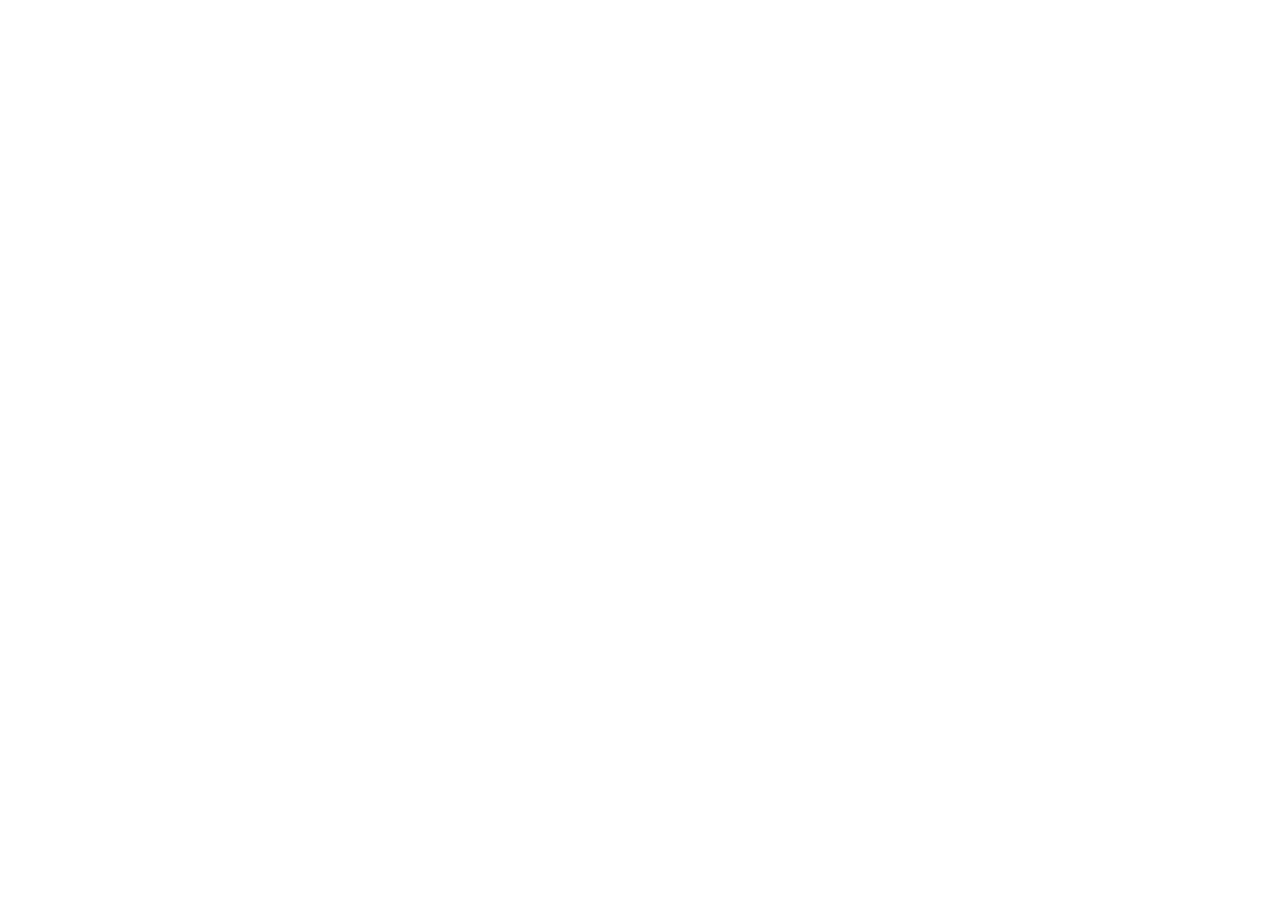
==== characters.html @ 69bb1336 "Add content to all website pages" ====
<!DOCTYPE html>
<html lang="en">
<head>
    <meta charset="UTF-8">
    <meta name="viewport" content="width=device-width, initial-scale=1.0">

    <title>Genshin Fan Website</title>

    <link rel="stylesheet" href="css/style.css">
    <link rel="stylesheet" href="css/responsive.css">
</head>

<body>

<header>
    <nav>
        
    </nav>
</header>

<main>

</main>

<footer>
    
</footer>

</body>
</html>
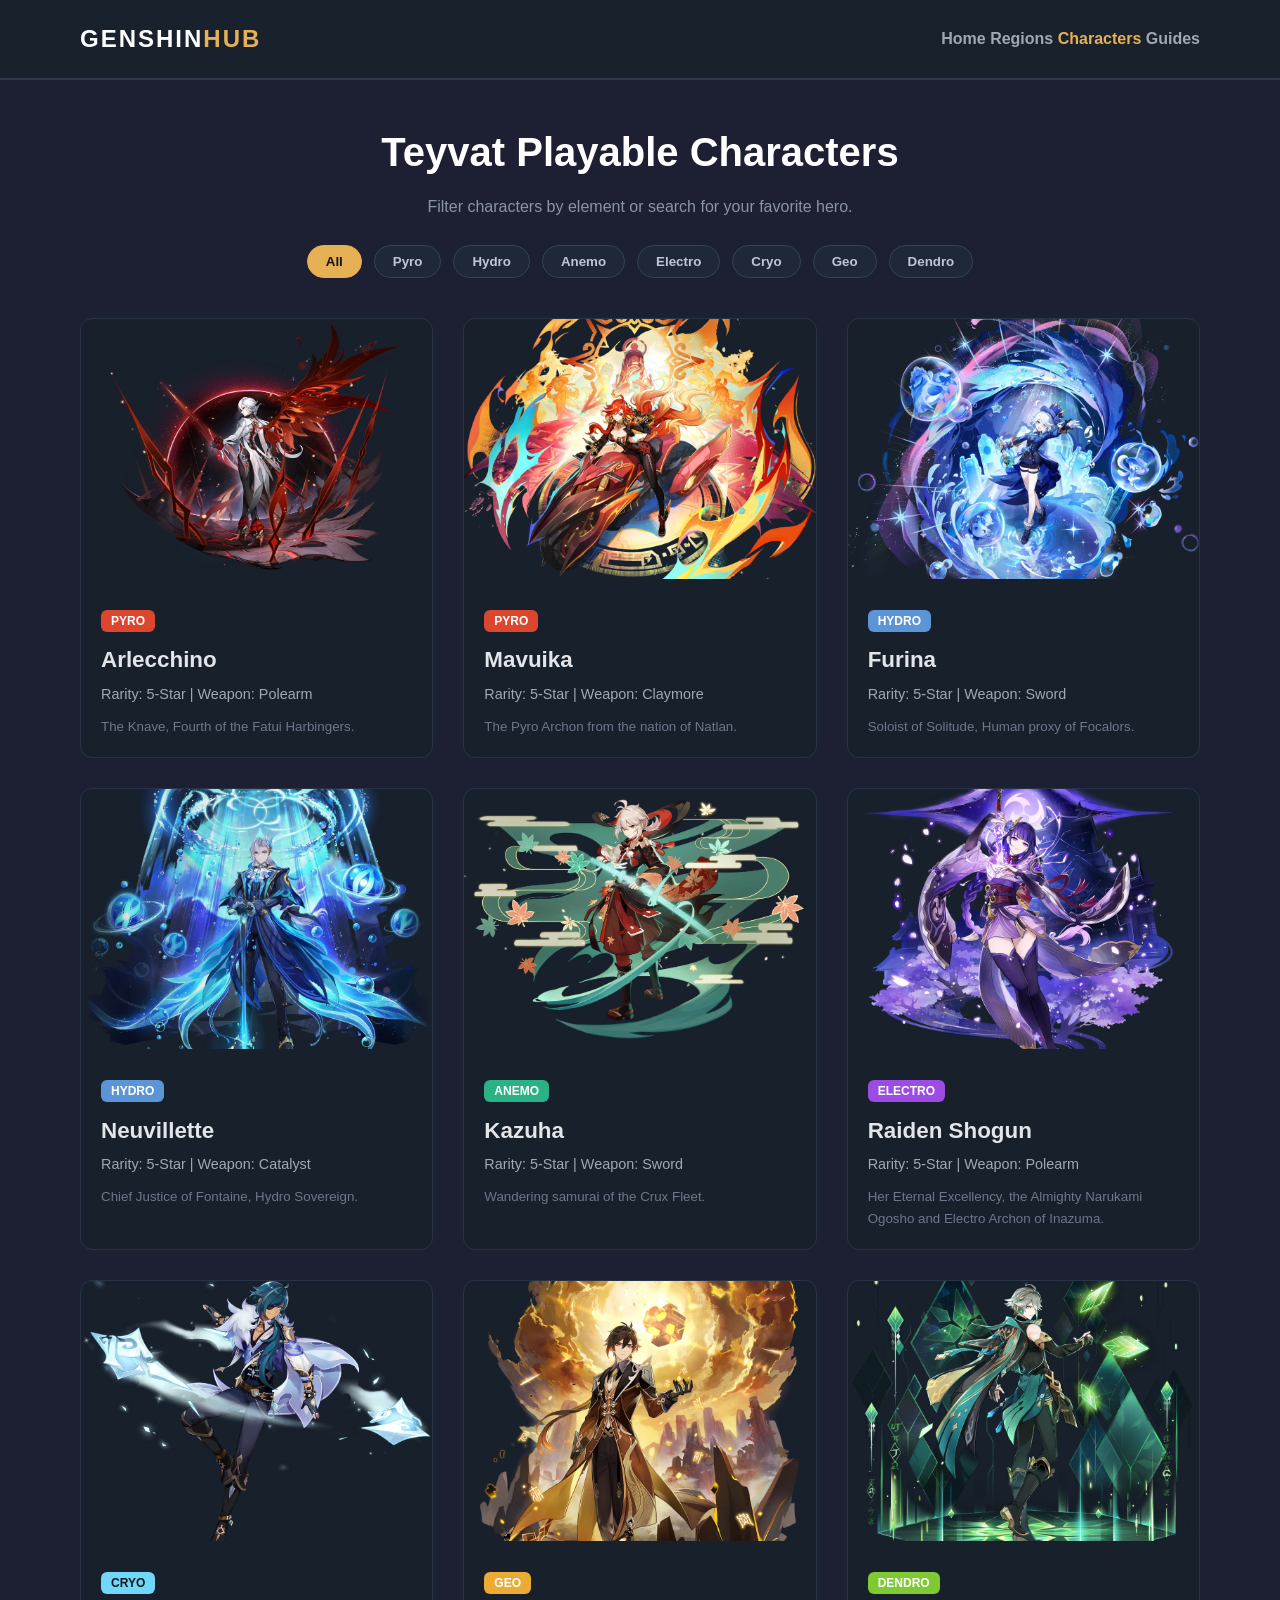
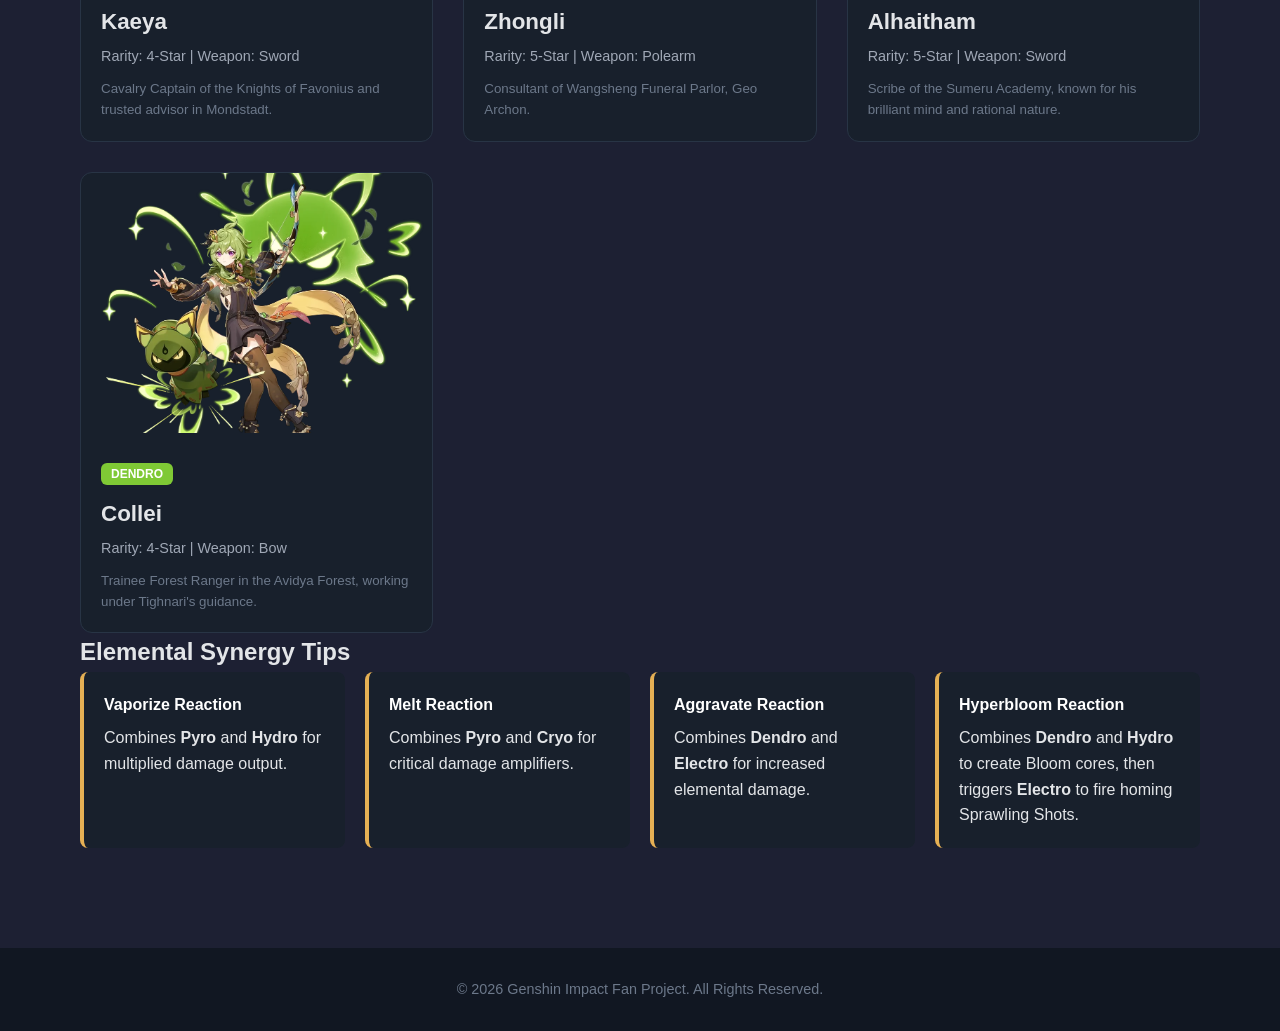
==== commit 9bc7a92a: "Add style.css and update character cards" ====
--- a/characters.html
+++ b/characters.html
@@ -12,18 +12,178 @@
 
 <body>
 
-<header>
-    <nav>
-        
+<header class="main-header">
+    <div class="logo">
+        <h2>GENSHIN<span>HUB</h2>
+    </div>
+    <nav class="nav-menu">
+        <a href="index.html">Home</a>
+        <a href="regions.html">Regions</a>
+        <a href="characters.html" class="active">Characters</a>
+        <a href="guides.html">Guides</a>
     </nav>
 </header>
 
 <main>
+    <!-- SECTION 1 -->
+    <section class="filter-section">
+        <h1>Teyvat Playable Characters</h1>
+        <p>Filter characters by element or search for your favorite hero.</p>
 
+        <div class="filter-bar">
+            <button class="filter-btn active">All</button>
+            <button class="filter-btn">Pyro</button>
+            <button class="filter-btn">Hydro</button>
+            <button class="filter-btn">Anemo</button>
+            <button class="filter-btn">Electro</button>
+            <button class="filter-btn">Cryo</button>
+            <button class="filter-btn">Geo</button>
+            <button class="filter-btn">Dendro</button>
+        </div>
+    </section>
+
+    <!-- SECTION 2 -->
+    <section class="character-display">
+        <div class="character-grid">
+
+            <!-- Card 1 -->
+            <article class="char-card">
+                <img src="images/Arlecchino.webp.webp" alt="Arlecchino">
+                <div class="char-info">
+                    <span class="badge pyro">Pyro</span>
+                    <h3>Arlecchino</h3>
+                    <p>Rarity: 5-Star | Weapon: Polearm</p>
+                    <small>The Knave, Fourth of the Fatui Harbingers.</small>
+                </div>
+            </article>
+
+            <!-- Card 2 -->
+            <article class="char-card">
+                <img src="images/Mavuika.webp.webp" alt="Mavuika">
+                <div class="char-info">
+                    <span class="badge pyro">Pyro</span>
+                    <h3>Mavuika</h3>
+                    <p>Rarity: 5-Star | Weapon: Claymore</p>
+                    <small>The Pyro Archon from the nation of Natlan.</small>
+                </div>
+            </article>
+
+            <!-- Card 3 -->
+            <article class="char-card">
+                <img src="images/Furina.webp.webp" alt="Furina">
+                <div class="char-info">
+                    <span class="badge hydro">Hydro</span>
+                    <h3>Furina</h3>
+                    <p>Rarity: 5-Star | Weapon: Sword</p>
+                    <small>Soloist of Solitude, Human proxy of Focalors.</small>
+                </div>
+            </article>
+
+            <!-- Card 4 -->
+            <article class="char-card">
+                <img src="images/Neuvillette.webp.webp" alt="Neuvillette">
+                <div class="char-info">
+                    <span class="badge hydro">Hydro</span>
+                    <h3>Neuvillette</h3>
+                    <p>Rarity: 5-Star | Weapon: Catalyst</p>
+                    <small>Chief Justice of Fontaine, Hydro Sovereign.</small>
+                </div>
+            </article>
+
+            <!-- Card 5 -->
+            <article class="char-card">
+                <img src="images/Kazuha.webp.webp" alt="Kazuha">
+                <div class="char-info">
+                    <span class="badge anemo">Anemo</span>
+                    <h3>Kazuha</h3>
+                    <p>Rarity: 5-Star | Weapon: Sword</p>
+                    <small>Wandering samurai of the Crux Fleet.</small>
+                </div>
+            </article>
+
+            <!-- Card 6 -->
+             <article class="char-card">
+                <img src="images/Raiden.webp.webp" alt="Raiden Shogun">
+                <div class="char-info">
+                    <span class="badge electro">Electro</span>
+                    <h3>Raiden Shogun</h3>
+                    <p>Rarity: 5-Star | Weapon: Polearm</p>
+                    <small>Her Eternal Excellency, the Almighty Narukami Ogosho and Electro Archon of Inazuma.</small>
+                </div>
+            </article>
+
+            <!-- Card 7 -->
+            <article class="char-card">
+                <img src="images/Kaeya.webp.webp" alt="Kaeya">
+                <div class="char-info">
+                    <span class="badge cryo">Cryo</span>
+                    <h3>Kaeya</h3>
+                    <p>Rarity: 4-Star | Weapon: Sword</p>
+                    <small>Cavalry Captain of the Knights of Favonius and trusted advisor in Mondstadt.</small>
+                </div>
+            </article>
+
+            <!-- Card 8 -->
+            <article class="char-card">
+                <img src="images/Zhongli.webp.webp" alt="Zhongli">
+                <div class="char-info">
+                    <span class="badge geo">Geo</span>
+                    <h3>Zhongli</h3>
+                    <p>Rarity: 5-Star | Weapon: Polearm</p>
+                    <small>Consultant of Wangsheng Funeral Parlor, Geo Archon.</small>
+                </div>
+            </article>
+
+            <!-- Card 9 -->
+            <article class="char-card">
+                <img src="images/Alhaitham.webp" alt="Alhaitham">
+                <div class="char-info">
+                    <span class="badge dendro">Dendro</span>
+                    <h3>Alhaitham</h3>
+                    <p>Rarity: 5-Star | Weapon: Sword</p>
+                    <small>Scribe of the Sumeru Academy, known for his brilliant mind and rational nature.</small>
+                </div>
+            </article>
+
+            <!-- Card 10 -->
+            <article class="char-card">
+                <img src="images/Collei.webp" alt="Collei">
+                <div class="char-info">
+                    <span class="badge dendro">Dendro</span>
+                    <h3>Collei</h3>
+                    <p>Rarity: 4-Star | Weapon: Bow</p>
+                    <small>Trainee Forest Ranger in the Avidya Forest, working under Tighnari's guidance.</small>
+                </div>
+            </article>
+        </div>
+    </section>
+
+    <!-- SECTION 3 -->
+    <section class="elemantal-resonance">
+        <h2>Elemental Synergy Tips</h2>
+        <div class="synergy-container">
+            <div class="synergy-box">
+                <h4>Vaporize Reaction</h4>
+                <p>Combines <strong>Pyro</strong> and <strong>Hydro</strong> for multiplied damage output.</p>
+            </div>
+            <div class="synergy-box">
+                <h4>Melt Reaction</h4>
+                <p>Combines <strong>Pyro</strong> and <strong>Cryo</strong> for critical damage amplifiers.</p>
+            </div>
+            <div class="synergy-box">
+                <h4>Aggravate Reaction</h4>
+                <p>Combines <strong>Dendro</strong> and <strong>Electro</strong> for increased elemental damage.</p>
+            </div>
+            <div class="synergy-box">
+                <h4>Hyperbloom Reaction</h4>
+                <p>Combines <strong>Dendro</strong> and <strong>Hydro</strong> to create Bloom cores, then triggers <strong>Electro</strong> to fire homing Sprawling Shots.</p>
+            </div>
+        </div>
+    </section>
 </main>
 
-<footer>
-    
+<footer class="main-footer">
+    <p>&copy; 2026 Genshin Impact Fan Project. All Rights Reserved.</p>
 </footer>
 
 </body>
--- a/css/style.css
+++ b/css/style.css
@@ -0,0 +1,207 @@
+*  {
+    margin: 0;
+    padding: 0;
+    box-sizing: border-box;
+}
+
+body {
+    font-family: 'Segoe UI', Helvetica, Arial, sans-serif;
+    background-color: #1d2033;
+    color: #e3e5e8;
+    line-height: 1.6;
+}
+
+a {
+    text-decoration: none;
+    color: inherit;
+}
+
+.main-header {
+    display: flex;
+    justify-content: space-between;
+    align-items: center;
+    padding: 20px 80px;
+    background-color: #18212c;
+    border-bottom: 2px solid #2d3848;
+}
+
+.logo h2 {
+    color: #fff;
+    letter-spacing: 2px;
+}
+
+.logo h2 span {
+    color: #e6b054;
+}
+
+.nav-menu {
+    margin-left: 25px;
+    font-weight: 600;
+    color: #a0a8b6;
+    transition: color 0.3s ease;
+}
+
+.nav-menu a:hover,
+.nav-menu a.active {
+    color: #e6b054;
+}
+
+main {
+    padding: 40px 80px;
+}
+
+.filter-section {
+    text-align: center;
+    margin-bottom: 40px;
+}
+
+.filter-section h1 {
+    font-size: 2.5rem;
+    margin-bottom: 10px;
+    color: #ffffff;
+}
+
+.filter-section p {
+    color: #8a94a6;
+    margin-bottom: 25px;
+}
+
+.filter-bar {
+    display: flex;
+    justify-content: center;
+    gap: 12px;
+    flex-wrap: wrap;
+}
+
+.filter-btn {
+    padding: 8px 18px;
+    background-color: #1e2836;
+    border: 1px solid #344256;
+    color: #c0c7d3;
+    border-radius: 20px;
+    cursor: pointer;
+    font-weight: 600;
+    transition: all 0.25s ease;
+}
+
+.filter-btn:hover,
+.filter-btn.active {
+    background-color: #e6b054;
+    color: #0f141d;
+    border-color: #e6b054;
+}
+
+.character-grid {
+    display: grid;
+    grid-template-columns: repeat(auto-fill, minmax(280px, 1fr));
+    gap: 30px;
+}
+
+.char-card {
+    background-color: #18202c;
+    border-radius: 12px;
+    overflow: hidden;
+    border: 1px solid #283445;
+    transition: transform 0.3s ease, box-shadow 0.3s ease;
+}
+
+.char-card:hover {
+    transform: translateY(-6);
+    box-shadow: 0 10px 20px #00000075;
+}
+
+.char-card img {
+    width: 100%;
+    height: 260px;
+    object-fit: cover;
+}
+
+.char-info {
+    padding: 20px;
+    position: relative;
+}
+
+.char-info h3 {
+    margin: 10px 0 5px;
+    font-size: 1.4rem;
+}
+
+.char-info p {
+    font-size: 0.9rem;
+    color: #a0a8b6;
+}
+
+.char-info small {
+    display: block;
+    margin-top: 10px;
+    color: #6c788a;
+}
+
+.badge {
+    padding: 4px 10px;
+    border-radius: 6px;
+    font-size: 0.75rem;
+    font-weight: bold;
+    text-transform: uppercase;
+}
+
+.badge.pyro {
+    background-color: #dc462f; color: #fff;
+}
+.badge.hydro {
+    background-color: #5c95d6; color: #fff;
+}
+.badge.anemo {
+    background-color: #2ab184; color: #fff;
+}
+.badge.geo {
+    background-color: #ecac34; color: #fff;
+}
+
+.badge.cryo {
+    background-color: #70d7f9; color: #101820;
+}
+.badge.dendro {
+    background-color: #7fc935; color: #fff;
+}
+.badge.electro {
+    background-color: #9c4ce2; color: #fff;
+}
+
+.elemental-resonance {
+    margin-top: 60px;
+    padding-top: 40px;
+    border-top: 1px solid #283445;
+}
+
+.elemental-resonance h2 {
+    margin-bottom: 20px;
+    color: #e6b054;
+}
+
+.synergy-container {
+    display: flex;
+    gap: 20px;
+}
+
+.synergy-box {
+    flex: 1;
+    background-color: #18202c;
+    padding: 20px;
+    border-radius: 8px;
+    border-left: 4px solid #e6b054;
+}
+
+.synergy-box h4 {
+    margin-bottom: 8px;
+    color: #fff;
+}
+
+.main-footer {
+    text-align: center;
+    padding: 30px;
+    background-color: #111722;
+    margin-top: 60px;
+    color: #6c788a;
+    font-size: 0.9rem;
+}
--- a/css/responsive.css
+++ b/css/responsive.css
@@ -0,0 +1,17 @@
+/*home*/
+@media (max-width: 900px) {
+  .hero-content h1 { font-size: 2.2rem; }
+  .hero-img { height: 450px; }
+  .intro { flex-direction: column; }
+}
+
+@media (max-width: 600px) {
+  .site-header { flex-direction: column; align-items: flex-start; }
+  .nav-list { flex-direction: column; width: 100%; }
+  .hero-content h1 { font-size: 1.6rem; }
+  .hero-img { height: 350px; }
+  .hero-buttons { flex-direction: column; width: 100%; }
+  .btn { width: 100%; text-align: center; }
+  .features-grid, .regions-grid { grid-template-columns: 1fr; }
+}
+/*home*/
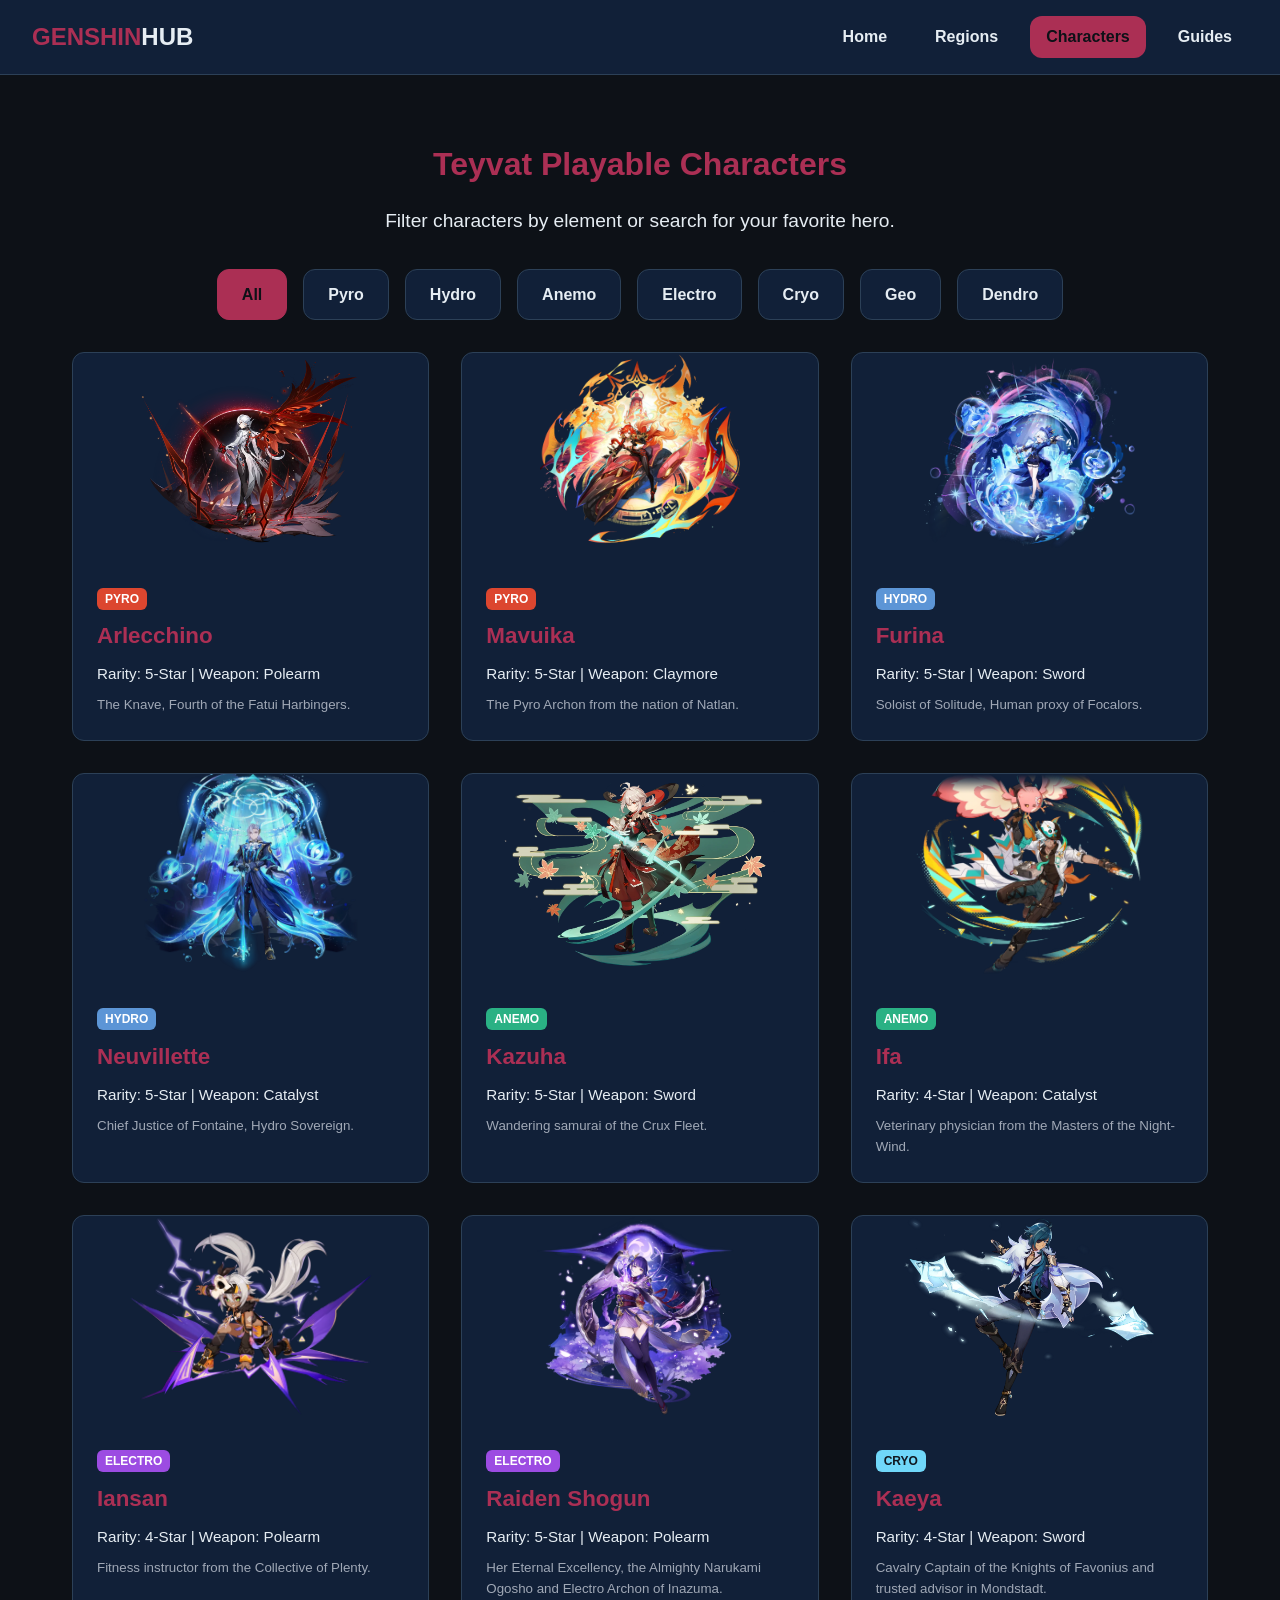
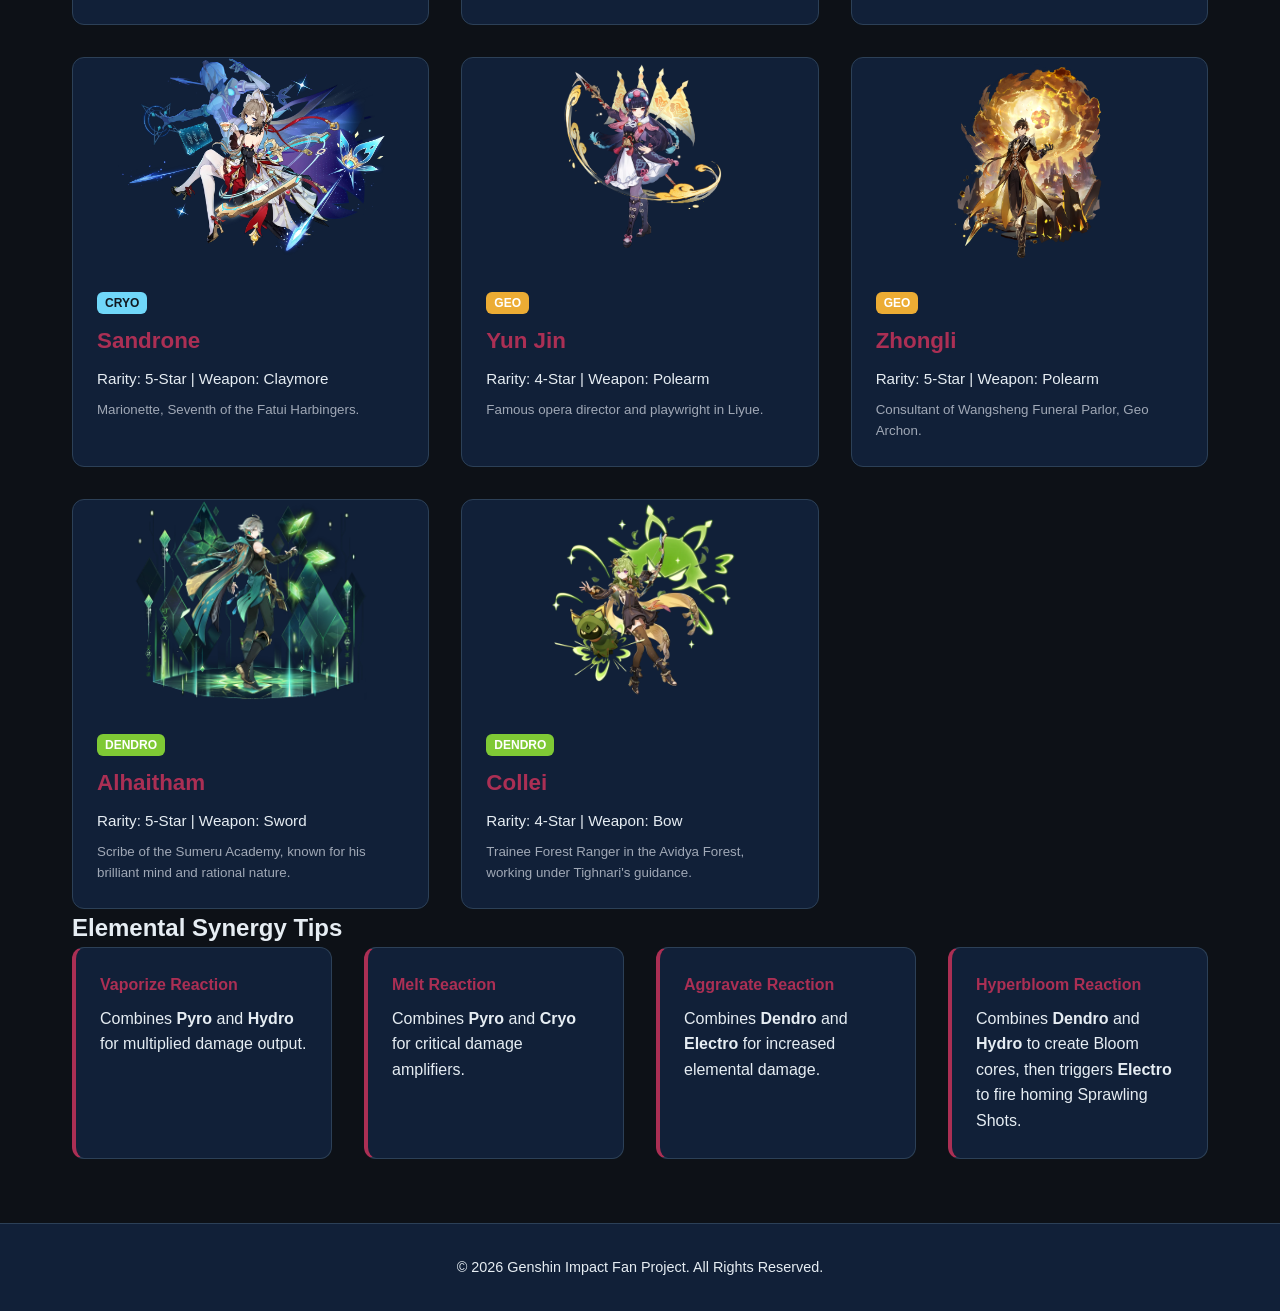
==== commit 6cd59110: "Fixed element filtering and added new characters" ====
--- a/characters.html
+++ b/characters.html
@@ -25,20 +25,30 @@
 </header>
 
 <main>
+    
+    <input type="radio" name="element-filter" id="all" checked>
+    <input type="radio" name="element-filter" id="pyro">
+    <input type="radio" name="element-filter" id="hydro">
+    <input type="radio" name="element-filter" id="anemo">
+    <input type="radio" name="element-filter" id="electro">
+    <input type="radio" name="element-filter" id="cryo">
+    <input type="radio" name="element-filter" id="geo">
+    <input type="radio" name="element-filter" id="dendro">
+
     <!-- SECTION 1 -->
     <section class="filter-section">
         <h1>Teyvat Playable Characters</h1>
         <p>Filter characters by element or search for your favorite hero.</p>
 
         <div class="filter-bar">
-            <button class="filter-btn active">All</button>
-            <button class="filter-btn">Pyro</button>
-            <button class="filter-btn">Hydro</button>
-            <button class="filter-btn">Anemo</button>
-            <button class="filter-btn">Electro</button>
-            <button class="filter-btn">Cryo</button>
-            <button class="filter-btn">Geo</button>
-            <button class="filter-btn">Dendro</button>
+            <label for="all" class="filter-btn">All</label>
+            <label for="pyro" class="filter-btn">Pyro</label>
+            <label for="hydro" class="filter-btn">Hydro</label>
+            <label for="anemo" class="filter-btn">Anemo</label>
+            <label for="electro" class="filter-btn">Electro</label>
+            <label for="cryo" class="filter-btn">Cryo</label>
+            <label for="geo" class="filter-btn">Geo</label>
+            <label for="dendro" class="filter-btn">Dendro</label>
         </div>
     </section>
 
@@ -47,7 +57,7 @@
         <div class="character-grid">
 
             <!-- Card 1 -->
-            <article class="char-card">
+            <article class="char-card" data-element="pyro">
                 <img src="images/Arlecchino.webp.webp" alt="Arlecchino">
                 <div class="char-info">
                     <span class="badge pyro">Pyro</span>
@@ -58,7 +68,7 @@
             </article>
 
             <!-- Card 2 -->
-            <article class="char-card">
+            <article class="char-card" data-element="pyro">
                 <img src="images/Mavuika.webp.webp" alt="Mavuika">
                 <div class="char-info">
                     <span class="badge pyro">Pyro</span>
@@ -69,7 +79,7 @@
             </article>
 
             <!-- Card 3 -->
-            <article class="char-card">
+            <article class="char-card" data-element="hydro">
                 <img src="images/Furina.webp.webp" alt="Furina">
                 <div class="char-info">
                     <span class="badge hydro">Hydro</span>
@@ -80,7 +90,7 @@
             </article>
 
             <!-- Card 4 -->
-            <article class="char-card">
+            <article class="char-card" data-element="hydro">
                 <img src="images/Neuvillette.webp.webp" alt="Neuvillette">
                 <div class="char-info">
                     <span class="badge hydro">Hydro</span>
@@ -91,7 +101,7 @@
             </article>
 
             <!-- Card 5 -->
-            <article class="char-card">
+            <article class="char-card" data-element="anemo">
                 <img src="images/Kazuha.webp.webp" alt="Kazuha">
                 <div class="char-info">
                     <span class="badge anemo">Anemo</span>
@@ -102,7 +112,29 @@
             </article>
 
             <!-- Card 6 -->
-             <article class="char-card">
+            <article class="char-card" data-element="anemo">
+                <img src="images/Ifa.webp" alt="Ifa">
+                <div class="char-info">
+                    <span class="badge anemo">Anemo</span>
+                    <h3>Ifa</h3>
+                    <p>Rarity: 4-Star | Weapon: Catalyst</p>
+                    <small>Veterinary physician from the Masters of the Night-Wind.</small>
+                </div>
+            </article>
+
+            <!-- Card 7 -->
+             <article class="char-card" data-element="electro">
+                <img src="images/Iansan.webp" alt="Iansan">
+                <div class="char-info">
+                    <span class="badge electro">Electro</span>
+                    <h3>Iansan</h3>
+                    <p>Rarity: 4-Star | Weapon: Polearm</p>
+                    <small>Fitness instructor from the Collective of Plenty.</small>
+                </div>
+            </article>
+
+            <!-- Card 8 -->
+             <article class="char-card" data-element="electro">
                 <img src="images/Raiden.webp.webp" alt="Raiden Shogun">
                 <div class="char-info">
                     <span class="badge electro">Electro</span>
@@ -112,8 +144,8 @@
                 </div>
             </article>
 
-            <!-- Card 7 -->
-            <article class="char-card">
+            <!-- Card 9 -->
+            <article class="char-card" data-element="cryo">
                 <img src="images/Kaeya.webp.webp" alt="Kaeya">
                 <div class="char-info">
                     <span class="badge cryo">Cryo</span>
@@ -123,8 +155,30 @@
                 </div>
             </article>
 
-            <!-- Card 8 -->
-            <article class="char-card">
+            <!-- Card 10 -->
+            <article class="char-card" data-element="cryo">
+                <img src="images/Sandrone.webp" alt="Sandrone">
+                <div class="char-info">
+                    <span class="badge cryo">Cryo</span>
+                    <h3>Sandrone</h3>
+                    <p>Rarity: 5-Star | Weapon: Claymore</p>
+                    <small>Marionette, Seventh of the Fatui Harbingers.</small>
+                </div>
+            </article>
+
+            <!-- Card 11 -->
+            <article class="char-card" data-element="geo">
+                <img src="images/Yun Jin.webp" alt="Yun Jin">
+                <div class="char-info">
+                    <span class="badge geo">Geo</span>
+                    <h3>Yun Jin</h3>
+                    <p>Rarity: 4-Star | Weapon: Polearm</p>
+                    <small>Famous opera director and playwright in Liyue.</small>
+                </div>
+            </article>
+
+            <!-- Card 12 -->
+            <article class="char-card" data-element="geo">
                 <img src="images/Zhongli.webp.webp" alt="Zhongli">
                 <div class="char-info">
                     <span class="badge geo">Geo</span>
@@ -134,8 +188,8 @@
                 </div>
             </article>
 
-            <!-- Card 9 -->
-            <article class="char-card">
+            <!-- Card 13 -->
+            <article class="char-card" data-element="dendro">
                 <img src="images/Alhaitham.webp" alt="Alhaitham">
                 <div class="char-info">
                     <span class="badge dendro">Dendro</span>
@@ -145,8 +199,8 @@
                 </div>
             </article>
 
-            <!-- Card 10 -->
-            <article class="char-card">
+            <!-- Card 14 -->
+            <article class="char-card" data-element="dendro">
                 <img src="images/Collei.webp" alt="Collei">
                 <div class="char-info">
                     <span class="badge dendro">Dendro</span>
@@ -184,6 +238,7 @@
 
 <footer class="main-footer">
     <p>&copy; 2026 Genshin Impact Fan Project. All Rights Reserved.</p>
+
 </footer>
 
 </body>
--- a/css/style.css
+++ b/css/style.css
@@ -1,207 +1,584 @@
-*  {
-    margin: 0;
-    padding: 0;
-    box-sizing: border-box;
+* {
+  margin: 0;
+  padding: 0;
+  box-sizing: border-box;
 }
 
 body {
-    font-family: 'Segoe UI', Helvetica, Arial, sans-serif;
-    background-color: #1d2033;
-    color: #e3e5e8;
+  font-family: 'Segoe UI', sans-serif;
+  background-color: #0d1117;
+  color: #e6edf3;
+  line-height: 1.6;
+}
+
+a {
+  text-decoration: none;
+  color: #ab2f54;
+}
+
+a:hover,
+a:focus {
+  color: #133a67;
+  outline: 2px solid #02234a;
+  outline-offset: 2px;
+}
+
+/* HEADER */
+.main-header {
+  display: flex;
+  justify-content: space-between;
+  align-items: center;
+  flex-wrap: wrap;
+  gap: 1rem;
+  padding: 1rem 2rem;
+  background-color: #112038;
+  border-bottom: 1px solid #2c4057;
+}
+
+.logo h2 {
+  font-size: 1.5rem;
+  font-weight: bold;
+  color: #ab2f54;
+}
+
+.logo h2 span {
+  color: #e6edf3;
+}
+
+.nav-menu {
+  display: flex;
+  gap: 1rem;
+}
+
+.nav-menu a {
+  padding: 0.5rem 1rem;
+  border-radius: 12px;
+  font-weight: bold;
+  color: #e6edf3;
+  transition: background 0.3s ease, color 0.3s ease;
+}
+
+.nav-menu a:hover,
+.nav-menu a:focus,
+.nav-menu a.active {
+  background: #ab2f54;
+  color: #0d1117;
+}
+
+/* MAIN CONTENT */
+main {
+  padding: 4rem 2rem;
+  max-width: 1200px;
+  margin: 0 auto;
+}
+
+/* FILTERS */
+.filter-section {
+  text-align: center;
+  margin-bottom: 2rem;
+}
+
+.filter-section h1 {
+  font-size: 2rem;
+  margin-bottom: 1rem;
+  color: #ab2f54;
+}
+
+.filter-section p {
+  color: #e6edf3;
+  margin-bottom: 2rem;
+  font-size: 1.2rem;
+}
+
+.filter-bar {
+  display: flex;
+  justify-content: center;
+  gap: 1rem;
+  flex-wrap: wrap;
+}
+
+.filter-btn {
+  padding: 0.75rem 1.5rem;
+  background-color: #112038;
+  border: 1px solid #2c4057;
+  color: #e6edf3;
+  border-radius: 12px;
+  cursor: pointer;
+  font-weight: bold;
+  transition: all 0.25s ease;
+}
+
+.filter-btn:hover,
+.filter-btn:focus,
+.filter-btn.active {
+  background-color: #ab2f54;
+  color: #0d1117;
+  border-color: #ab2f54;
+}
+
+input[name="element-filter"] {
+    display: none;
+}
+
+#pyro:checked ~ .character-display .char-card:not([data-element="pyro"]),
+#hydro:checked ~ .character-display .char-card:not([data-element="hydro"]),
+#anemo:checked ~ .character-display .char-card:not([data-element="anemo"]),
+#electro:checked ~ .character-display .char-card:not([data-element="electro"]),
+#cryo:checked ~ .character-display .char-card:not([data-element="cryo"]),
+#geo:checked ~ .character-display .char-card:not([data-element="geo"]),
+#dendro:checked ~ .character-display .char-card:not([data-element="dendro"]) {
+    display: none !important;
+}
+
+#all:checked ~ .filter-section label[for="all"],
+#pyro:checked ~ .filter-section label[for="pyro"],
+#hydro:checked ~ .filter-section label[for="hydro"],
+#anemo:checked ~ .filter-section label[for="anemo"],
+#electro:checked ~ .filter-section label[for="electro"],
+#cryo:checked ~ .filter-section label[for="cryo"],
+#geo:checked ~ .filter-section label[for="geo"],
+#dendro:checked ~ .filter-section label[for="dendro"] {
+    background-color: #ab2f54;
+    color: #0d1117;
+    border-color: #ab2f54;
+}
+
+
+.character-grid {
+  display: grid;
+  grid-template-columns: repeat(auto-fit, minmax(280px, 1fr));
+  gap: 2rem;
+}
+
+.char-card {
+  background-color: #112038;
+  border-radius: 12px;
+  overflow: hidden;
+  border: 1px solid #2c4057;
+  transition: transform 0.3s ease, box-shadow 0.3s ease;
+}
+
+.char-card:hover {
+  transform: translateY(-6px);
+  box-shadow: 0 10px 20px rgba(0, 0, 0, 0.5);
+}
+
+.char-card img {
+  width: 100%;
+  height: 200px;
+  object-fit: contain;
+  object-position: center;
+}
+
+.char-info {
+  padding: 1.5rem;
+  position: relative;
+}
+
+.char-info h3 {
+  margin: 0.5rem 0;
+  font-size: 1.4rem;
+  color: #ab2f54;
+}
+
+.char-info p {
+  font-size: 0.95rem;
+  color: #e6edf3;
+}
+
+.char-info small {
+  display: block;
+  margin-top: 0.5rem;
+  color: #a0a8b6;
+}
+
+/* BADGES */
+.badge {
+  padding: 0.25rem 0.5rem;
+  border-radius: 6px;
+  font-size: 0.75rem;
+  font-weight: bold;
+  text-transform: uppercase;
+}
+
+.badge.pyro {
+  background-color: #dc462f;
+  color: #fff;
+}
+.badge.hydro {
+  background-color: #5c95d6;
+  color: #fff;
+}
+.badge.anemo {
+  background-color: #2ab184;
+  color: #fff;
+}
+.badge.geo {
+  background-color: #ecac34;
+  color: #fff;
+}
+.badge.cryo {
+  background-color: #70d7f9;
+  color: #101820;
+}
+.badge.dendro {
+  background-color: #7fc935;
+  color: #fff;
+}
+.badge.electro {
+  background-color: #9c4ce2;
+  color: #fff;
+}
+
+/* ELEMENTAL RESONANCE */
+.elemental-resonance {
+  margin-top: 4rem;
+  padding-top: 2rem;
+  border-top: 1px solid #2c4057;
+}
+
+.elemental-resonance h2 {
+  font-size: 2rem;
+  text-align: center;
+  margin-bottom: 2rem;
+  color: #ab2f54;
+}
+
+.synergy-container {
+  display: flex;
+  gap: 2rem;
+  flex-wrap: wrap;
+}
+
+.synergy-box {
+  flex: 1 1 250px;
+  background-color: #112038;
+  padding: 1.5rem;
+  border-radius: 12px;
+  border: 1px solid #2c4057;
+  border-left: 4px solid #ab2f54;
+}
+
+.synergy-box h4 {
+  margin-bottom: 0.5rem;
+  color: #ab2f54;
+}
+
+
+.main-footer {
+  text-align: center;
+  padding: 2rem;
+  background-color: #112038;
+  border-top: 1px solid #2c4057;
+  color: #e6edf3;
+  font-size: 0.9rem;
+}
+
+/*Regions*/
+.regions0 {
+    max-width: 1000px;
+    margin: 40px auto;
+    padding: 35px;
+    text-align: center;
+
+    background-color: #112038;
+    border-radius: 12px;
+}
+
+.regions0 h1 {
+    font-size: 40px;
+    margin-top: 0;
+    color: #ab2f54
+}
+
+.regions0 p {
     line-height: 1.6;
 }
 
-a {
-    text-decoration: none;
-    color: inherit;
-}
-
-.main-header {
+/*Regions cards*/
+.regions {
+    max-width: 1200px;
+    margin: auto;
+    padding: 20px;
+}
+
+.regions h2 {
+    text-align: center;
+    margin-bottom: 30px;
+}
+
+
+.region-grid {
+    display: grid;
+    grid-template-columns: 350px 350px 350px;
+    gap: 25px;
+}
+
+.mondstadt-card,
+.liyue-card,
+.inazuma-card,
+.sumeru-card,
+.fontaine-card,
+.natlan-card,
+.snezhnaya-card {
+    min-height: 320px;
+    padding: 25px;
+    border-radius: 10px;
+    background-size: cover;
+    background-position: center;
+
+    background-color: rgba(0, 0, 0, 0.4); 
+    background-blend-mode: overlay; 
+    color: white; 
+
     display: flex;
-    justify-content: space-between;
-    align-items: center;
-    padding: 20px 80px;
-    background-color: #18212c;
-    border-bottom: 2px solid #2d3848;
-}
-
-.logo h2 {
-    color: #fff;
-    letter-spacing: 2px;
-}
-
-.logo h2 span {
-    color: #e6b054;
-}
-
-.nav-menu {
-    margin-left: 25px;
-    font-weight: 600;
-    color: #a0a8b6;
-    transition: color 0.3s ease;
-}
-
-.nav-menu a:hover,
-.nav-menu a.active {
-    color: #e6b054;
-}
-
-main {
-    padding: 40px 80px;
-}
-
-.filter-section {
+    flex-direction: column;
+    justify-content: center;
     text-align: center;
-    margin-bottom: 40px;
-}
-
-.filter-section h1 {
-    font-size: 2.5rem;
-    margin-bottom: 10px;
-    color: #ffffff;
-}
-
-.filter-section p {
-    color: #8a94a6;
-    margin-bottom: 25px;
-}
-
-.filter-bar {
-    display: flex;
-    justify-content: center;
-    gap: 12px;
-    flex-wrap: wrap;
-}
-
-.filter-btn {
-    padding: 8px 18px;
-    background-color: #1e2836;
-    border: 1px solid #344256;
-    color: #c0c7d3;
-    border-radius: 20px;
-    cursor: pointer;
-    font-weight: 600;
-    transition: all 0.25s ease;
-}
-
-.filter-btn:hover,
-.filter-btn.active {
-    background-color: #e6b054;
-    color: #0f141d;
-    border-color: #e6b054;
-}
-
-.character-grid {
-    display: grid;
-    grid-template-columns: repeat(auto-fill, minmax(280px, 1fr));
-    gap: 30px;
-}
-
-.char-card {
-    background-color: #18202c;
-    border-radius: 12px;
-    overflow: hidden;
-    border: 1px solid #283445;
-    transition: transform 0.3s ease, box-shadow 0.3s ease;
-}
-
-.char-card:hover {
-    transform: translateY(-6);
-    box-shadow: 0 10px 20px #00000075;
-}
-
-.char-card img {
-    width: 100%;
-    height: 260px;
-    object-fit: cover;
-}
-
-.char-info {
-    padding: 20px;
-    position: relative;
-}
-
-.char-info h3 {
-    margin: 10px 0 5px;
-    font-size: 1.4rem;
-}
-
-.char-info p {
-    font-size: 0.9rem;
-    color: #a0a8b6;
-}
-
-.char-info small {
-    display: block;
-    margin-top: 10px;
-    color: #6c788a;
-}
-
-.badge {
-    padding: 4px 10px;
-    border-radius: 6px;
-    font-size: 0.75rem;
-    font-weight: bold;
-    text-transform: uppercase;
-}
-
-.badge.pyro {
-    background-color: #dc462f; color: #fff;
-}
-.badge.hydro {
-    background-color: #5c95d6; color: #fff;
-}
-.badge.anemo {
-    background-color: #2ab184; color: #fff;
-}
-.badge.geo {
-    background-color: #ecac34; color: #fff;
-}
-
-.badge.cryo {
-    background-color: #70d7f9; color: #101820;
-}
-.badge.dendro {
-    background-color: #7fc935; color: #fff;
-}
-.badge.electro {
-    background-color: #9c4ce2; color: #fff;
-}
-
-.elemental-resonance {
-    margin-top: 60px;
-    padding-top: 40px;
-    border-top: 1px solid #283445;
-}
-
-.elemental-resonance h2 {
-    margin-bottom: 20px;
-    color: #e6b054;
-}
-
-.synergy-container {
-    display: flex;
-    gap: 20px;
-}
-
-.synergy-box {
-    flex: 1;
-    background-color: #18202c;
-    padding: 20px;
-    border-radius: 8px;
-    border-left: 4px solid #e6b054;
-}
-
-.synergy-box h4 {
-    margin-bottom: 8px;
-    color: #fff;
-}
-
-.main-footer {
+}
+
+.mondstadt-card {
+    background-image: url("../images/mondstadt.png");
+}
+
+.liyue-card {
+    background-image: url("../images/liyue.jpg");
+}
+
+.inazuma-card {
+    background-image: url("../images/inazuma.jpg");
+}
+
+.sumeru-card {
+    background-image: url("../images/sumeru.jpg");
+}
+
+.fontaine-card {
+    background-image: url("../images/fontaine.jpg");
+}
+
+.natlan-card {
+    background-image: url("../images/natlan.jpg");
+}
+
+.snezhnaya-card {
+    background-image: url("../images/snezhnaya.jpg");
+}
+
+.region-grid h3, 
+.region-grid h4, 
+.region-grid p { 
+    position: relative; z-index: 1; 
+} 
+.region-grid h3 { 
+    font-size: 26px; 
+}
+/*Regions timeline&faq*/
+.timeline,
+.faq {
+    max-width: 900px;
+    margin: 50px auto;
+    padding: 25px;
+    background-color: #112038;
+    border-radius: 10px;
+}
+
+.timeline h2,
+.faq h2 {
     text-align: center;
-    padding: 30px;
-    background-color: #111722;
-    margin-top: 60px;
-    color: #6c788a;
-    font-size: 0.9rem;
-}+    color: #ab2f54;
+}
+
+.faq p {
+    line-height: 1.5;
+}
+
+
+/* HOME PAGE  */
+
+/* HERO (Flexbox #1) */
+.hero {
+  position: relative;
+  max-height: 600px;
+  overflow: hidden;
+}
+
+.hero-img {
+  width: 100%;
+  height: 600px;
+  object-fit: cover;
+  filter: brightness(0.4);
+}
+
+.hero-content {
+  position: absolute;
+  inset: 0;
+  display: flex;
+  flex-direction: column;
+  justify-content: center;
+  align-items: center;
+  text-align: center;
+  padding: 2rem;
+}
+
+.hero-content h1 {
+  font-size: 3rem;
+  color: #fff;
+  margin-bottom: 1rem;
+  max-width: 800px;
+}
+
+.hero-content p {
+  font-size: 1.2rem;
+  max-width: 600px;
+  margin-bottom: 2rem;
+  color: #e6edf3;
+}
+
+/* HERO BUTTONS (Flexbox #2) */
+.hero-buttons {
+  display: flex;
+  gap: 1rem;
+  flex-wrap: wrap;
+  justify-content: center;
+}
+
+.btn {
+  display: inline-block;
+  padding: 0.75rem 1.5rem;
+  border-radius: 12px;
+  font-weight: bold;
+  background: #ab2f54;
+  color: #fff;
+  text-decoration: none;
+  transition: background 0.3s ease;
+}
+
+.btn:hover,
+.btn:focus {
+  background: #4a9eff;
+  color: #fff;
+}
+
+/* INTRO SECTION (Flexbox #3) */
+.intro {
+  display: flex;
+  gap: 2rem;
+  padding: 4rem 2rem;
+  max-width: 1200px;
+  margin: 0 auto;
+  flex-wrap: wrap;
+}
+
+.intro article {
+  flex: 2 1 400px;
+}
+
+.intro article h2 {
+  color: #ab2f54;
+  margin-bottom: 1rem;
+}
+
+.intro aside {
+  flex: 1 1 250px;
+  background-color: #112038;
+  padding: 1.5rem;
+  border-radius: 12px;
+  border-left: 4px solid #ab2f54;
+}
+
+.intro aside h3 {
+  color: #ab2f54;
+  margin-bottom: 0.5rem;
+}
+
+.intro ul {
+  list-style: none;
+  margin-top: 0.5rem;
+}
+
+.intro li {
+  padding: 0.5rem 0;
+}
+
+/* FEATURES GRID (Grid #1 — 6 items) */
+.features {
+  padding: 4rem 2rem;
+  max-width: 1200px;
+  margin: 0 auto;
+}
+
+.features h2 {
+  text-align: center;
+  margin-bottom: 2rem;
+  color: #ab2f54;
+  font-size: 2rem;
+}
+
+.features-grid {
+  display: grid;
+  grid-template-columns: repeat(auto-fit, minmax(250px, 1fr));
+  gap: 2rem;
+}
+
+.feature-card {
+  background-color: #112038;
+  padding: 1.5rem;
+  border-radius: 12px;
+  border: 1px solid #2c4057;
+}
+
+.feature-card h3 {
+  color: #ab2f54;
+  margin-bottom: 0.5rem;
+}
+
+.feature-card p {
+  color: #e6edf3;
+}
+
+/* HOME REGIONS GRID (Grid #2 — 6 items) */
+.home-regions {
+  padding: 4rem 2rem;
+  max-width: 1200px;
+  margin: 0 auto;
+}
+
+.home-regions h2 {
+  text-align: center;
+  margin-bottom: 2rem;
+  color: #ab2f54;
+  font-size: 2rem;
+}
+
+.home-regions-grid {
+  display: grid;
+  grid-template-columns: repeat(auto-fit, minmax(280px, 1fr));
+  gap: 2rem;
+}
+
+.home-region-card {
+  background-color: #112038;
+  border-radius: 12px;
+  overflow: hidden;
+  border: 1px solid #2c4057;
+}
+
+.home-region-card img {
+  width: 100%;
+  height: 200px;
+  object-fit: cover;
+}
+
+.home-region-card figcaption {
+  padding: 1rem;
+}
+
+.home-region-card h3 {
+  color: #ab2f54;
+  margin-bottom: 0.5rem;
+}
+
+.home-region-card p {
+  color: #e6edf3;
+}
--- a/css/responsive.css
+++ b/css/responsive.css
@@ -1,4 +1,5 @@
-/*home*/
+/*HOME PAGE*/
+
 @media (max-width: 900px) {
   .hero-content h1 { font-size: 2.2rem; }
   .hero-img { height: 450px; }
@@ -6,12 +7,31 @@
 }
 
 @media (max-width: 600px) {
-  .site-header { flex-direction: column; align-items: flex-start; }
-  .nav-list { flex-direction: column; width: 100%; }
   .hero-content h1 { font-size: 1.6rem; }
   .hero-img { height: 350px; }
   .hero-buttons { flex-direction: column; width: 100%; }
   .btn { width: 100%; text-align: center; }
-  .features-grid, .regions-grid { grid-template-columns: 1fr; }
+  .features-grid,
+  .home-regions-grid { grid-template-columns: 1fr; }
 }
-/*home*/+/*guides */
+@media (max-width: 900px) {
+  .guides-grid {
+    grid-template-columns: repeat(2, 1fr);
+  }
+
+  .guide-build,
+  .guide-elements {
+    flex-direction: column;
+  }
+}
+
+@media (max-width: 600px) {
+  .guides-grid {
+    grid-template-columns: 1fr;
+  }
+
+  .guide-hero h1 {
+    font-size: 2rem;
+  }
+}
